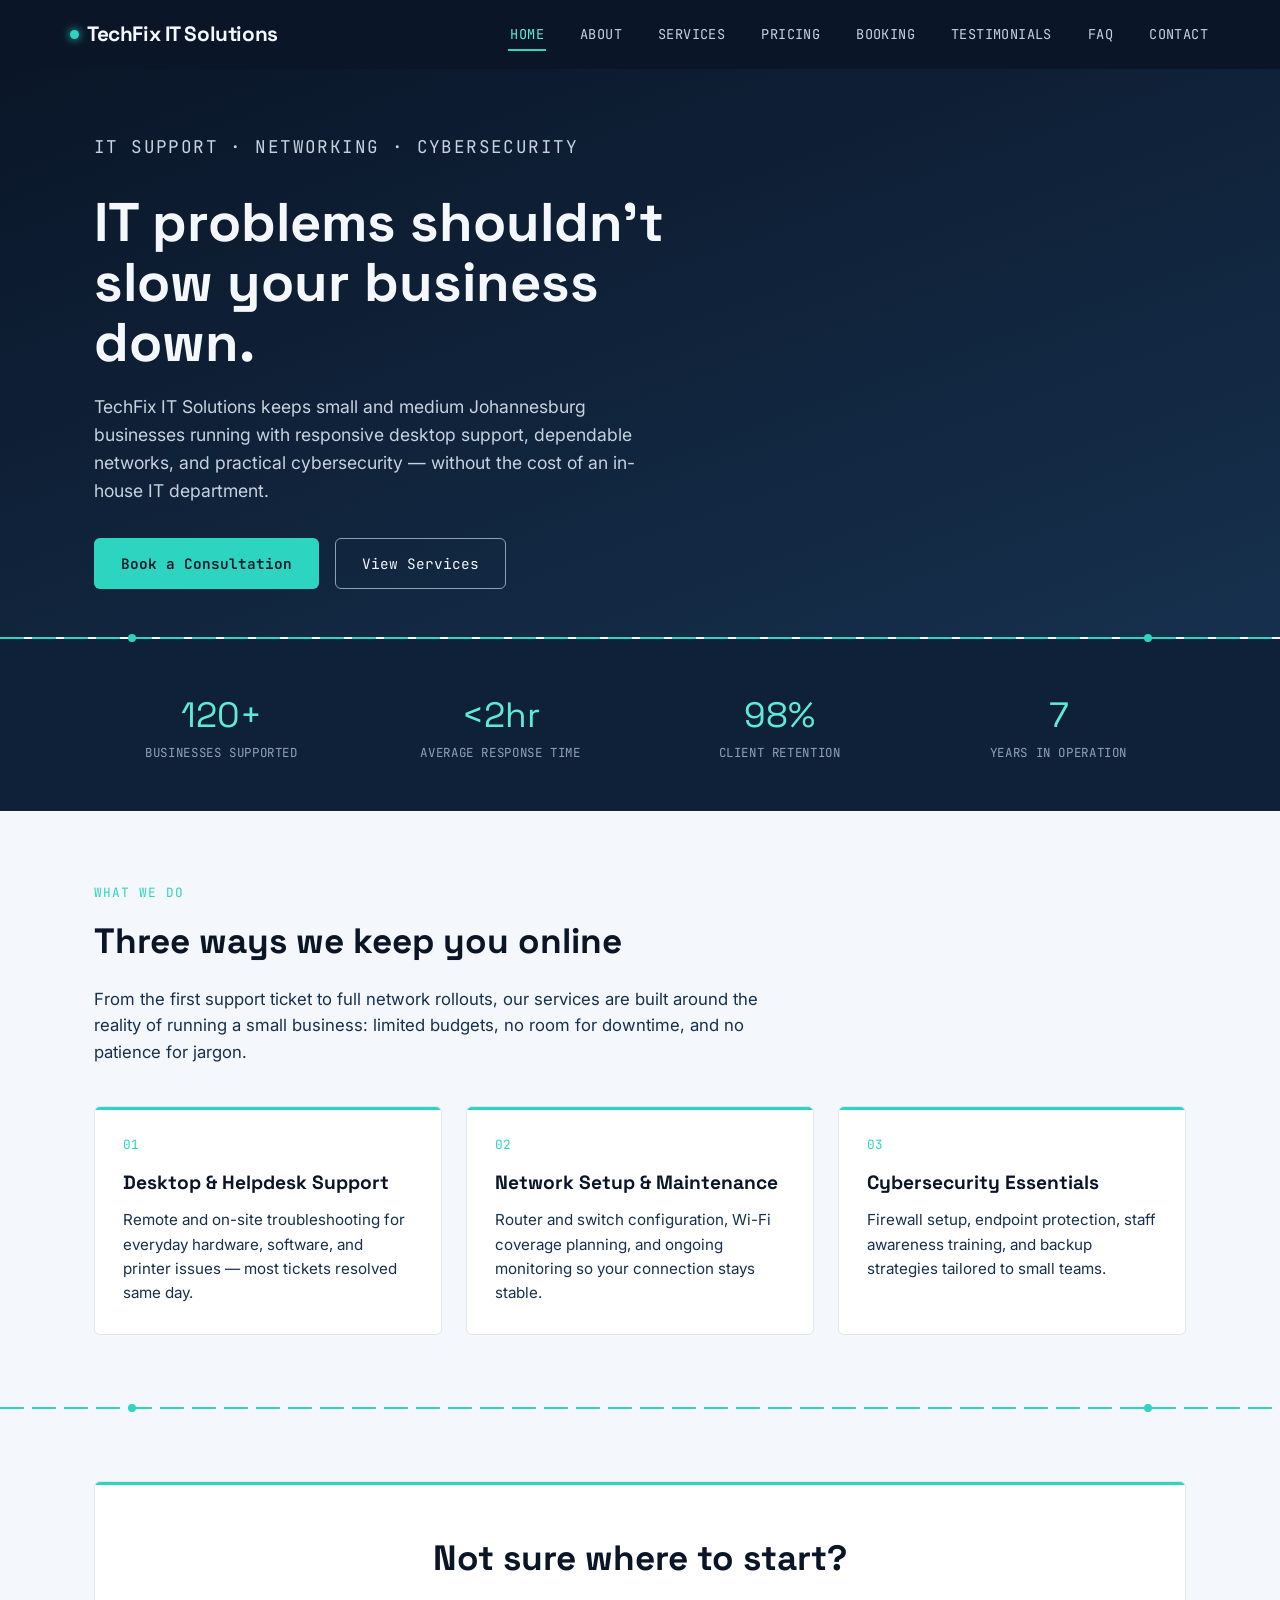
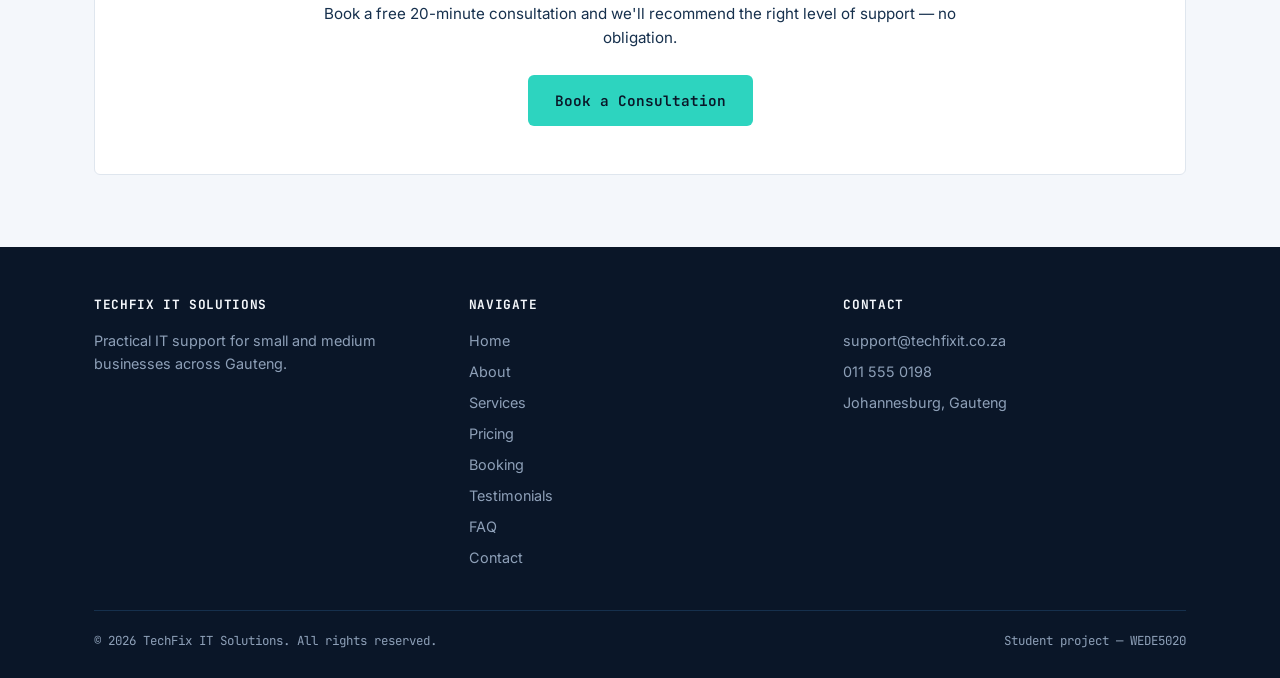
==== index.html @ 4c7e48db "add extracted TechFix website files" ====
<!DOCTYPE html>
<html lang="en">
<head>
  <meta charset="UTF-8">
  <meta name="viewport" content="width=device-width, initial-scale=1.0">
  <title>TechFix IT Solutions | Reliable IT Support for Growing Businesses</title>
  <meta name="description" content="TechFix IT Solutions provides affordable IT support, networking, and cybersecurity services to small and medium businesses in Johannesburg.">
  <link rel="preconnect" href="https://fonts.googleapis.com">
  <link href="https://fonts.googleapis.com/css2?family=Space+Grotesk:wght@500;700&family=Inter:wght@400;500;600&family=JetBrains+Mono:wght@400;500&display=swap" rel="stylesheet">
  <link rel="stylesheet" href="css/style.css">
</head>
<body>

  <header class="site-header">
    <nav class="container nav">
      <a href="index.html" class="logo"><span class="dot"></span>TechFix IT Solutions</a>
      <button class="nav-toggle" aria-expanded="false" aria-label="Toggle navigation menu">Menu</button>
      <ul class="nav-links">
        <li><a href="index.html" aria-current="page">Home</a></li>
        <li><a href="about.html">About</a></li>
        <li><a href="services.html">Services</a></li>
        <li><a href="pricing.html">Pricing</a></li>
        <li><a href="booking.html">Booking</a></li>
        <li><a href="testimonials.html">Testimonials</a></li>
        <li><a href="faq.html">FAQ</a></li>
        <li><a href="contact.html">Contact</a></li>
      </ul>
    </nav>
  </header>

  <main>
    <section class="hero" style="padding: 64px 0 48px;">
      <div class="container">
        <p class="hero-eyebrow">IT Support · Networking · Cybersecurity</p>
        <h1>IT problems shouldn't slow your business down.</h1>
        <p>TechFix IT Solutions keeps small and medium Johannesburg businesses running with responsive desktop support, dependable networks, and practical cybersecurity — without the cost of an in-house IT department.</p>
        <div class="hero-actions">
          <a href="booking.html" class="btn btn-primary">Book a Consultation</a>
          <a href="services.html" class="btn btn-ghost">View Services</a>
        </div>
      </div>
    </section>

    <div class="trace"></div>


    <section class="stats">
      <div class="container grid">
        <div><div class="stat-num">120+</div><div class="stat-label">Businesses Supported</div></div>
        <div><div class="stat-num">&lt;2hr</div><div class="stat-label">Average Response Time</div></div>
        <div><div class="stat-num">98%</div><div class="stat-label">Client Retention</div></div>
        <div><div class="stat-num">7</div><div class="stat-label">Years in Operation</div></div>
      </div>
    </section>

    <section>
      <div class="container">
        <p class="section-label">What We Do</p>
        <h2>Three ways we keep you online</h2>
        <p class="lede">From the first support ticket to full network rollouts, our services are built around the reality of running a small business: limited budgets, no room for downtime, and no patience for jargon.</p>
        <div class="grid">
          <div class="card">
            <span class="card-index">01</span>
            <h3>Desktop &amp; Helpdesk Support</h3>
            <p>Remote and on-site troubleshooting for everyday hardware, software, and printer issues — most tickets resolved same day.</p>
          </div>
          <div class="card">
            <span class="card-index">02</span>
            <h3>Network Setup &amp; Maintenance</h3>
            <p>Router and switch configuration, Wi-Fi coverage planning, and ongoing monitoring so your connection stays stable.</p>
          </div>
          <div class="card">
            <span class="card-index">03</span>
            <h3>Cybersecurity Essentials</h3>
            <p>Firewall setup, endpoint protection, staff awareness training, and backup strategies tailored to small teams.</p>
          </div>
        </div>
      </div>
    </section>

    <div class="trace"></div>

    <section>
      <div class="container">
        <div class="card" style="text-align:center; padding:48px;">
          <h2>Not sure where to start?</h2>
          <p class="lede" style="margin: 0 auto 24px;">Book a free 20-minute consultation and we'll recommend the right level of support — no obligation.</p>
          <a href="booking.html" class="btn btn-primary">Book a Consultation</a>
        </div>
      </div>
    </section>

  </main>

  <footer class="site-footer">
    <div class="container">
      <div class="footer-grid">
        <div>
          <h4>TechFix IT Solutions</h4>
          <p>Practical IT support for small and medium businesses across Gauteng.</p>
        </div>
        <div>
          <h4>Navigate</h4>
          <ul>
            <li><a href="index.html">Home</a></li>
            <li><a href="about.html">About</a></li>
            <li><a href="services.html">Services</a></li>
            <li><a href="pricing.html">Pricing</a></li>
            <li><a href="booking.html">Booking</a></li>
            <li><a href="testimonials.html">Testimonials</a></li>
            <li><a href="faq.html">FAQ</a></li>
            <li><a href="contact.html">Contact</a></li>
          </ul>
        </div>
        <div>
          <h4>Contact</h4>
          <ul>
            <li>support@techfixit.co.za</li>
            <li>011 555 0198</li>
            <li>Johannesburg, Gauteng</li>
          </ul>
        </div>
      </div>
      <div class="footer-bottom">
        <span>&copy; 2026 TechFix IT Solutions. All rights reserved.</span>
        <span>Student project — WEDE5020</span>
      </div>
    </div>
  </footer>

  <script src="js/script.js"></script>
</body>
</html>
---- css/style.css ----
/* =========================================================
   TechFix IT Solutions — Stylesheet
   Design system: navy + teal, circuit-trace motifs
   ========================================================= */

:root {
  --navy-900: #0a1628;
  --navy-800: #0f2138;
  --navy-700: #16304d;
  --teal-400: #2dd4bf;
  --teal-300: #5eead4;
  --amber-500: #f0a94e;
  --ink-100: #f4f7fb;
  --ink-300: #c7d2e0;
  --ink-500: #8ea0b8;
  --font-display: 'Space Grotesk', 'Segoe UI', sans-serif;
  --font-body: 'Inter', 'Segoe UI', sans-serif;
  --font-mono: 'JetBrains Mono', 'Consolas', monospace;
  --radius: 6px;
  --max-width: 1140px;
}

* { box-sizing: border-box; margin: 0; padding: 0; }

html { scroll-behavior: smooth; }

body {
  font-family: var(--font-body);
  background: var(--ink-100);
  color: var(--navy-900);
  line-height: 1.6;
}

img { max-width: 100%; display: block; }

a { color: inherit; text-decoration: none; }

.container {
  max-width: var(--max-width);
  margin: 0 auto;
  padding: 0 24px;
}

/* ---------- Circuit trace divider (signature element) ---------- */
.trace {
  height: 2px;
  background: repeating-linear-gradient(
    90deg,
    var(--teal-400) 0 24px,
    transparent 24px 32px
  );
  position: relative;
  margin: 0;
}
.trace::before,
.trace::after {
  content: "";
  position: absolute;
  top: -3px;
  width: 8px;
  height: 8px;
  border-radius: 50%;
  background: var(--teal-400);
}
.trace::before { left: 10%; }
.trace::after { right: 10%; }

/* ---------- Header / Nav ---------- */
.site-header {
  background: var(--navy-900);
  color: var(--ink-100);
  position: sticky;
  top: 0;
  z-index: 100;
}

.nav {
  display: flex;
  align-items: center;
  justify-content: space-between;
  padding: 18px 0;
}

.logo {
  font-family: var(--font-display);
  font-weight: 700;
  font-size: 1.3rem;
  letter-spacing: -0.02em;
  display: flex;
  align-items: center;
  gap: 8px;
}

.logo .dot {
  width: 9px;
  height: 9px;
  border-radius: 50%;
  background: var(--teal-400);
  box-shadow: 0 0 8px var(--teal-400);
}

.nav-links {
  display: flex;
  gap: 32px;
  list-style: none;
  font-family: var(--font-mono);
  font-size: 0.85rem;
  letter-spacing: 0.03em;
  text-transform: uppercase;
}

.nav-links a {
  color: var(--ink-300);
  padding: 6px 2px;
  border-bottom: 2px solid transparent;
  transition: color 0.2s, border-color 0.2s;
}

.nav-links a:hover,
.nav-links a[aria-current="page"] {
  color: var(--teal-300);
  border-bottom-color: var(--teal-400);
}

.nav-toggle {
  display: none;
  background: none;
  border: 1px solid var(--ink-500);
  color: var(--ink-100);
  border-radius: var(--radius);
  padding: 6px 10px;
  font-family: var(--font-mono);
  cursor: pointer;
}

/* ---------- Hero ---------- */
.hero {
  background: linear-gradient(160deg, var(--navy-900) 0%, var(--navy-700) 100%);
  color: var(--ink-100);
  padding: 88px 0 72px;
  position: relative;
  overflow: hidden;
}

.hero-eyebrow {
  font-family: var(--font-mono);
  color: var(--teal-300);
  font-size: 0.85rem;
  letter-spacing: 0.08em;
  text-transform: uppercase;
  margin-bottom: 16px;
}

.hero h1 {
  font-family: var(--font-display);
  font-size: clamp(2.2rem, 5vw, 3.4rem);
  line-height: 1.1;
  max-width: 18ch;
  margin-bottom: 20px;
}

.hero p {
  color: var(--ink-300);
  max-width: 52ch;
  font-size: 1.1rem;
  margin-bottom: 32px;
}

.hero-actions { display: flex; gap: 16px; flex-wrap: wrap; }

/* ---------- Buttons ---------- */
.btn {
  display: inline-block;
  font-family: var(--font-mono);
  font-size: 0.9rem;
  padding: 13px 26px;
  border-radius: var(--radius);
  transition: transform 0.15s, box-shadow 0.15s;
  border: 1px solid transparent;
}

.btn-primary {
  background: var(--teal-400);
  color: var(--navy-900);
  font-weight: 600;
}
.btn-primary:hover { transform: translateY(-2px); box-shadow: 0 6px 18px rgba(45,212,191,0.35); }

.btn-ghost {
  border-color: var(--ink-500);
  color: var(--ink-100);
}
.btn-ghost:hover { border-color: var(--teal-300); color: var(--teal-300); }

/* ---------- Sections ---------- */
section { padding: 72px 0; }

.section-label {
  font-family: var(--font-mono);
  font-size: 0.8rem;
  color: var(--teal-400);
  text-transform: uppercase;
  letter-spacing: 0.08em;
  margin-bottom: 10px;
}

h2 {
  font-family: var(--font-display);
  font-size: clamp(1.6rem, 3vw, 2.2rem);
  margin-bottom: 16px;
  color: var(--navy-900);
}

.lede {
  color: var(--navy-700);
  max-width: 64ch;
  font-size: 1.05rem;
  margin-bottom: 40px;
}

/* ---------- Cards / Grid ---------- */
.grid {
  display: grid;
  grid-template-columns: repeat(auto-fit, minmax(260px, 1fr));
  gap: 24px;
}

.card {
  background: #fff;
  border: 1px solid #dfe6ee;
  border-radius: var(--radius);
  padding: 28px;
  position: relative;
  overflow: hidden;
}

.card::before {
  content: "";
  position: absolute;
  top: 0; left: 0;
  width: 100%;
  height: 3px;
  background: var(--teal-400);
}

.card-index {
  font-family: var(--font-mono);
  color: var(--teal-400);
  font-size: 0.8rem;
  margin-bottom: 12px;
  display: block;
}

.card h3 {
  font-family: var(--font-display);
  font-size: 1.2rem;
  margin-bottom: 10px;
}

.card p { color: var(--navy-700); font-size: 0.95rem; }

/* ---------- Stats strip ---------- */
.stats {
  background: var(--navy-800);
  color: var(--ink-100);
  padding: 48px 0;
}
.stats .grid { grid-template-columns: repeat(auto-fit, minmax(160px, 1fr)); text-align: center; }
.stat-num {
  font-family: var(--font-display);
  font-size: 2.2rem;
  color: var(--teal-300);
}
.stat-label {
  font-family: var(--font-mono);
  font-size: 0.78rem;
  color: var(--ink-500);
  text-transform: uppercase;
  letter-spacing: 0.05em;
}

/* ---------- Team ---------- */
.team-member {
  text-align: center;
}
.avatar {
  width: 96px; height: 96px;
  border-radius: 50%;
  background: var(--navy-700);
  color: var(--teal-300);
  display: flex;
  align-items: center;
  justify-content: center;
  font-family: var(--font-display);
  font-size: 1.6rem;
  margin: 0 auto 14px;
}
.team-member h3 { font-family: var(--font-display); font-size: 1.05rem; margin-bottom: 2px; }
.team-member .role { font-family: var(--font-mono); font-size: 0.8rem; color: var(--teal-400); }

/* ---------- Forms ---------- */
.form-wrap {
  background: #fff;
  border: 1px solid #dfe6ee;
  border-radius: var(--radius);
  padding: 32px;
  max-width: 640px;
}

label {
  display: block;
  font-family: var(--font-mono);
  font-size: 0.8rem;
  color: var(--navy-700);
  text-transform: uppercase;
  letter-spacing: 0.03em;
  margin-bottom: 6px;
  margin-top: 18px;
}
label:first-of-type { margin-top: 0; }

input, select, textarea {
  width: 100%;
  padding: 12px 14px;
  border: 1px solid #cbd5e1;
  border-radius: var(--radius);
  font-family: var(--font-body);
  font-size: 0.95rem;
  background: var(--ink-100);
}
input:focus, select:focus, textarea:focus {
  outline: 2px solid var(--teal-400);
  outline-offset: 1px;
}

textarea { resize: vertical; min-height: 120px; }

.form-status {
  margin-top: 16px;
  font-family: var(--font-mono);
  font-size: 0.85rem;
  padding: 10px 14px;
  border-radius: var(--radius);
  display: none;
}
.form-status.success { display: block; background: #ecfdf5; color: #047857; border: 1px solid #a7f3d0; }
.form-status.error { display: block; background: #fef2f2; color: #b91c1c; border: 1px solid #fecaca; }

/* ---------- Contact / Map ---------- */
.locations { display: grid; grid-template-columns: repeat(auto-fit, minmax(260px, 1fr)); gap: 24px; margin-bottom: 40px; }

.map-embed {
  border-radius: var(--radius);
  overflow: hidden;
  border: 1px solid #dfe6ee;
  height: 320px;
}
.map-embed iframe { width: 100%; height: 100%; border: 0; }

/* ---------- Footer ---------- */
.site-footer {
  background: var(--navy-900);
  color: var(--ink-500);
  padding: 48px 0 28px;
  font-size: 0.9rem;
}
.footer-grid {
  display: grid;
  grid-template-columns: repeat(auto-fit, minmax(180px, 1fr));
  gap: 32px;
  margin-bottom: 32px;
}
.footer-grid h4 {
  font-family: var(--font-mono);
  color: var(--ink-100);
  font-size: 0.8rem;
  text-transform: uppercase;
  letter-spacing: 0.05em;
  margin-bottom: 14px;
}
.footer-grid ul { list-style: none; }
.footer-grid li { margin-bottom: 8px; }
.footer-grid a:hover { color: var(--teal-300); }
.footer-bottom {
  border-top: 1px solid var(--navy-700);
  padding-top: 20px;
  display: flex;
  justify-content: space-between;
  flex-wrap: wrap;
  gap: 12px;
  font-family: var(--font-mono);
  font-size: 0.78rem;
}

/* ---------- Pricing ---------- */
.pricing-grid {
  display: grid;
  grid-template-columns: repeat(auto-fit, minmax(260px, 1fr));
  gap: 24px;
}

.price-card {
  background: #fff;
  border: 1px solid #dfe6ee;
  border-radius: var(--radius);
  padding: 32px 28px;
  position: relative;
}

.price-card.featured {
  border-color: var(--teal-400);
  box-shadow: 0 12px 30px rgba(45,212,191,0.18);
}

.price-card .badge {
  position: absolute;
  top: -12px; right: 24px;
  background: var(--teal-400);
  color: var(--navy-900);
  font-family: var(--font-mono);
  font-size: 0.72rem;
  padding: 4px 10px;
  border-radius: 20px;
  font-weight: 600;
}

.price-card h3 {
  font-family: var(--font-display);
  font-size: 1.2rem;
  margin-bottom: 6px;
}

.price-tag {
  font-family: var(--font-display);
  font-size: 2rem;
  color: var(--navy-900);
  margin-bottom: 4px;
}
.price-tag span {
  font-family: var(--font-mono);
  font-size: 0.85rem;
  color: var(--ink-500);
  font-weight: 400;
}

.price-card ul {
  list-style: none;
  margin: 20px 0;
}
.price-card ul li {
  padding: 8px 0;
  border-bottom: 1px solid #eef2f6;
  font-size: 0.92rem;
  color: var(--navy-700);
  padding-left: 20px;
  position: relative;
}
.price-card ul li::before {
  content: "✓";
  position: absolute;
  left: 0;
  color: var(--teal-400);
  font-weight: 700;
}

/* ---------- Testimonials ---------- */
.testimonial-card {
  background: #fff;
  border: 1px solid #dfe6ee;
  border-radius: var(--radius);
  padding: 28px;
  position: relative;
}
.testimonial-quote {
  font-size: 0.98rem;
  color: var(--navy-700);
  margin-bottom: 18px;
  font-style: italic;
}
.testimonial-author {
  display: flex;
  align-items: center;
  gap: 12px;
}
.testimonial-author .avatar {
  width: 44px; height: 44px;
  font-size: 0.95rem;
  margin: 0;
}
.testimonial-author strong {
  display: block;
  font-family: var(--font-display);
  font-size: 0.95rem;
}
.testimonial-author span {
  font-family: var(--font-mono);
  font-size: 0.78rem;
  color: var(--teal-400);
}
.stars {
  color: var(--amber-500);
  letter-spacing: 2px;
  margin-bottom: 12px;
  font-size: 0.9rem;
}

/* ---------- FAQ Accordion ---------- */
.faq-item {
  border: 1px solid #dfe6ee;
  border-radius: var(--radius);
  margin-bottom: 12px;
  background: #fff;
  overflow: hidden;
}
.faq-question {
  width: 100%;
  text-align: left;
  padding: 18px 22px;
  background: none;
  border: none;
  cursor: pointer;
  font-family: var(--font-display);
  font-size: 1rem;
  color: var(--navy-900);
  display: flex;
  justify-content: space-between;
  align-items: center;
}
.faq-question .icon {
  font-family: var(--font-mono);
  color: var(--teal-400);
  transition: transform 0.2s;
}
.faq-item.open .faq-question .icon { transform: rotate(45deg); }
.faq-answer {
  max-height: 0;
  overflow: hidden;
  transition: max-height 0.25s ease, padding 0.25s ease;
  padding: 0 22px;
  color: var(--navy-700);
  font-size: 0.95rem;
}
.faq-item.open .faq-answer {
  max-height: 260px;
  padding: 0 22px 20px;
}

/* ---------- Booking ---------- */
.booking-grid {
  display: grid;
  grid-template-columns: 1fr 1fr;
  gap: 16px;
}
@media (max-width: 560px) {
  .booking-grid { grid-template-columns: 1fr; }
}

/* ---------- Responsive ---------- */
@media (max-width: 720px) {
  .nav-toggle { display: block; }
  .nav-links {
    position: absolute;
    top: 100%; left: 0; right: 0;
    background: var(--navy-900);
    flex-direction: column;
    gap: 0;
    padding: 8px 24px 20px;
    display: none;
  }
  .nav-links.open { display: flex; }
  .nav-links a { display: block; padding: 12px 0; border-bottom: 1px solid var(--navy-700); }
  .hero { padding: 56px 0 48px; }
  section { padding: 48px 0; }
}
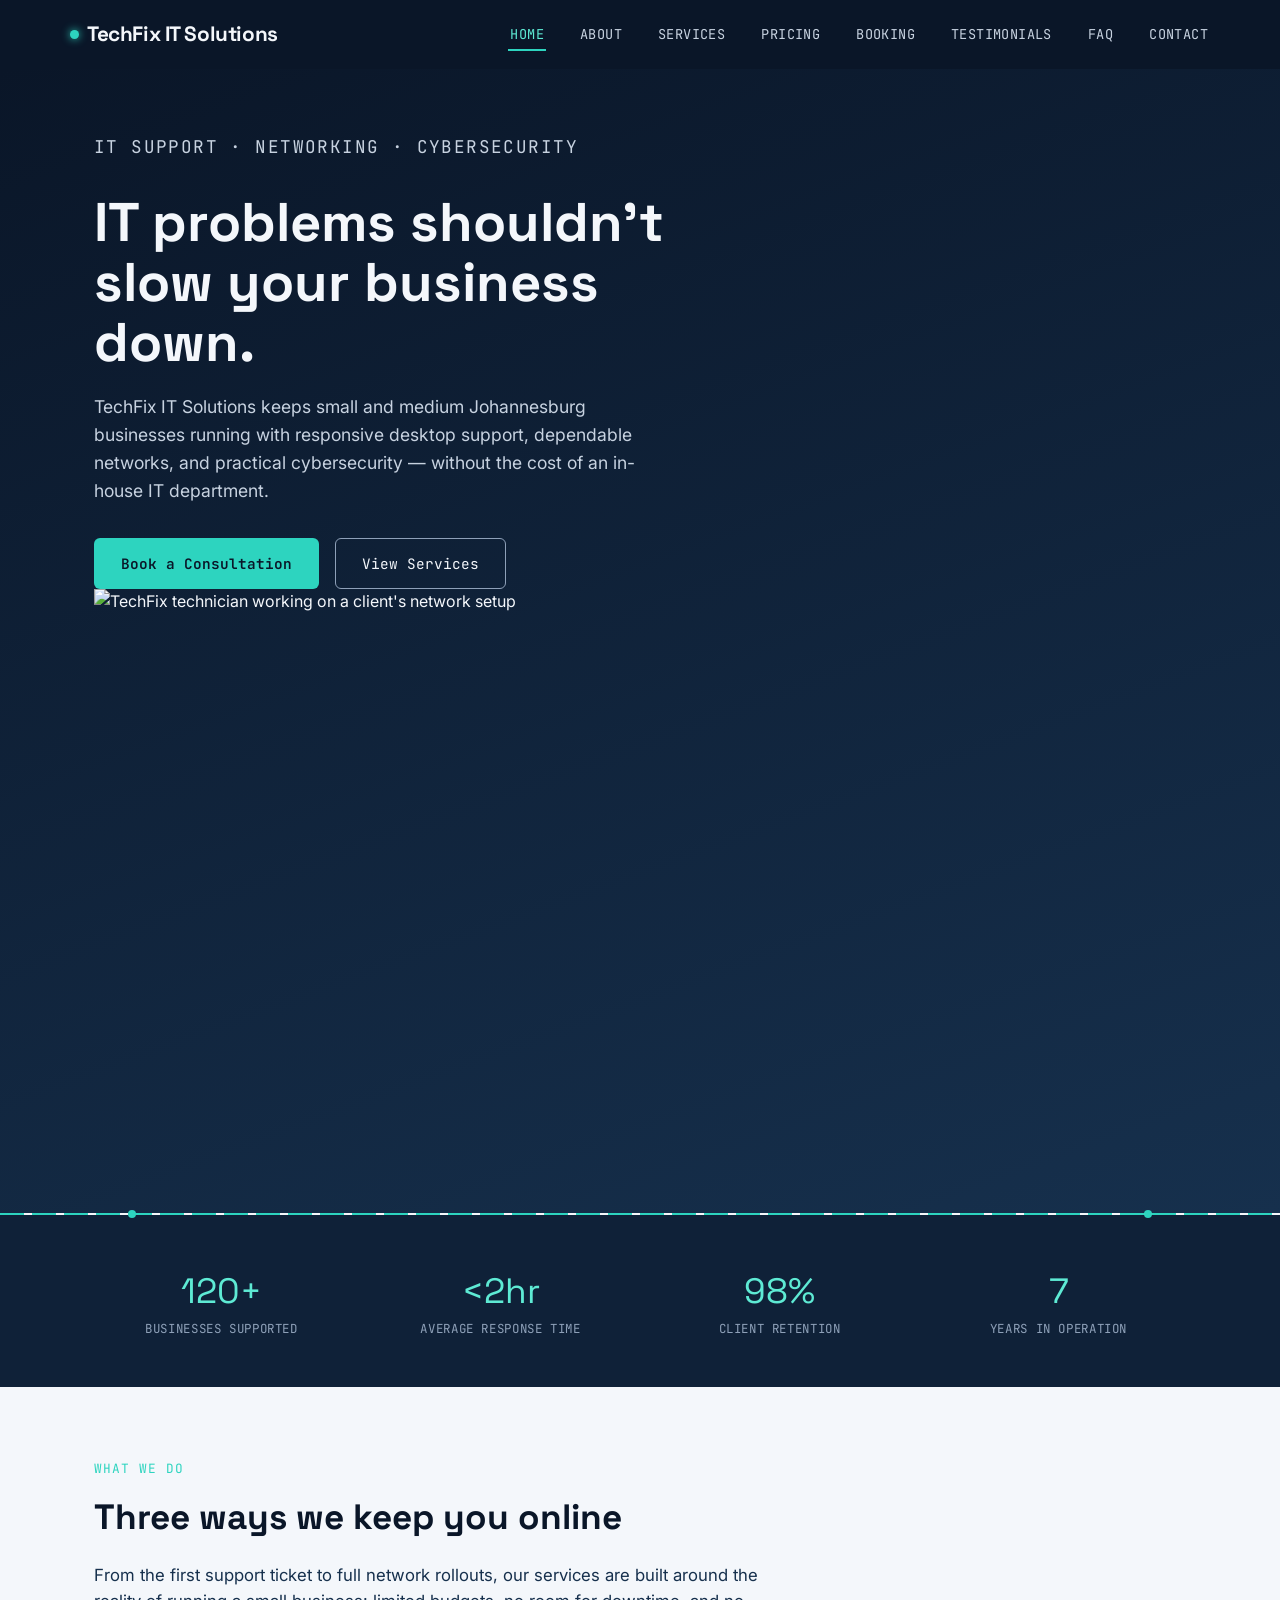
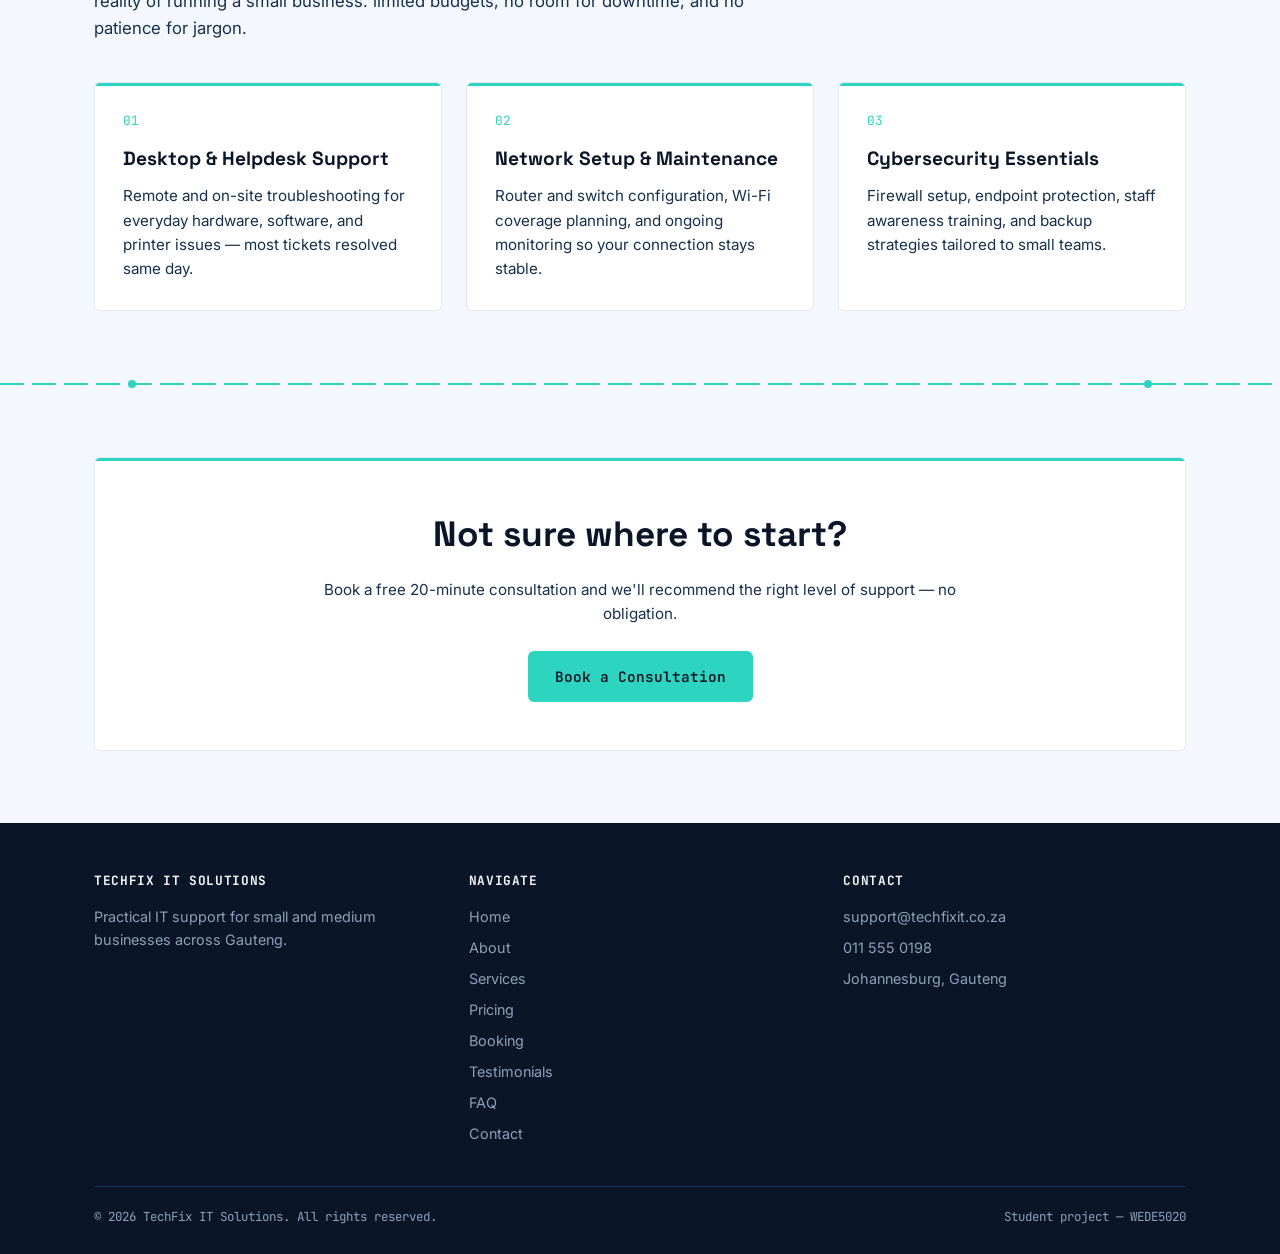
==== commit 29f1e512: "Part 2: add responsive hero image (srcset/sizes) and split hero into text+media layout on homepage" ====
--- a/index.html
+++ b/index.html
@@ -30,13 +30,26 @@
 
   <main>
     <section class="hero" style="padding: 64px 0 48px;">
-      <div class="container">
-        <p class="hero-eyebrow">IT Support · Networking · Cybersecurity</p>
-        <h1>IT problems shouldn't slow your business down.</h1>
-        <p>TechFix IT Solutions keeps small and medium Johannesburg businesses running with responsive desktop support, dependable networks, and practical cybersecurity — without the cost of an in-house IT department.</p>
-        <div class="hero-actions">
-          <a href="booking.html" class="btn btn-primary">Book a Consultation</a>
-          <a href="services.html" class="btn btn-ghost">View Services</a>
+      <div class="container hero-inner">
+        <div class="hero-text">
+          <p class="hero-eyebrow">IT Support · Networking · Cybersecurity</p>
+          <h1>IT problems shouldn't slow your business down.</h1>
+          <p>TechFix IT Solutions keeps small and medium Johannesburg businesses running with responsive desktop support, dependable networks, and practical cybersecurity — without the cost of an in-house IT department.</p>
+          <div class="hero-actions">
+            <a href="booking.html" class="btn btn-primary">Book a Consultation</a>
+            <a href="services.html" class="btn btn-ghost">View Services</a>
+          </div>
+        </div>
+        <div class="hero-media">
+          <img
+            src="https://picsum.photos/seed/techfix-hero/768/576"
+            srcset="https://picsum.photos/seed/techfix-hero/480/360 480w,
+                    https://picsum.photos/seed/techfix-hero/768/576 768w,
+                    https://picsum.photos/seed/techfix-hero/1200/900 1200w"
+            sizes="(max-width: 720px) 90vw, (max-width: 1024px) 40vw, 480px"
+            alt="TechFix technician working on a client's network setup"
+            width="768" height="576"
+            loading="eager">
         </div>
       </div>
     </section>
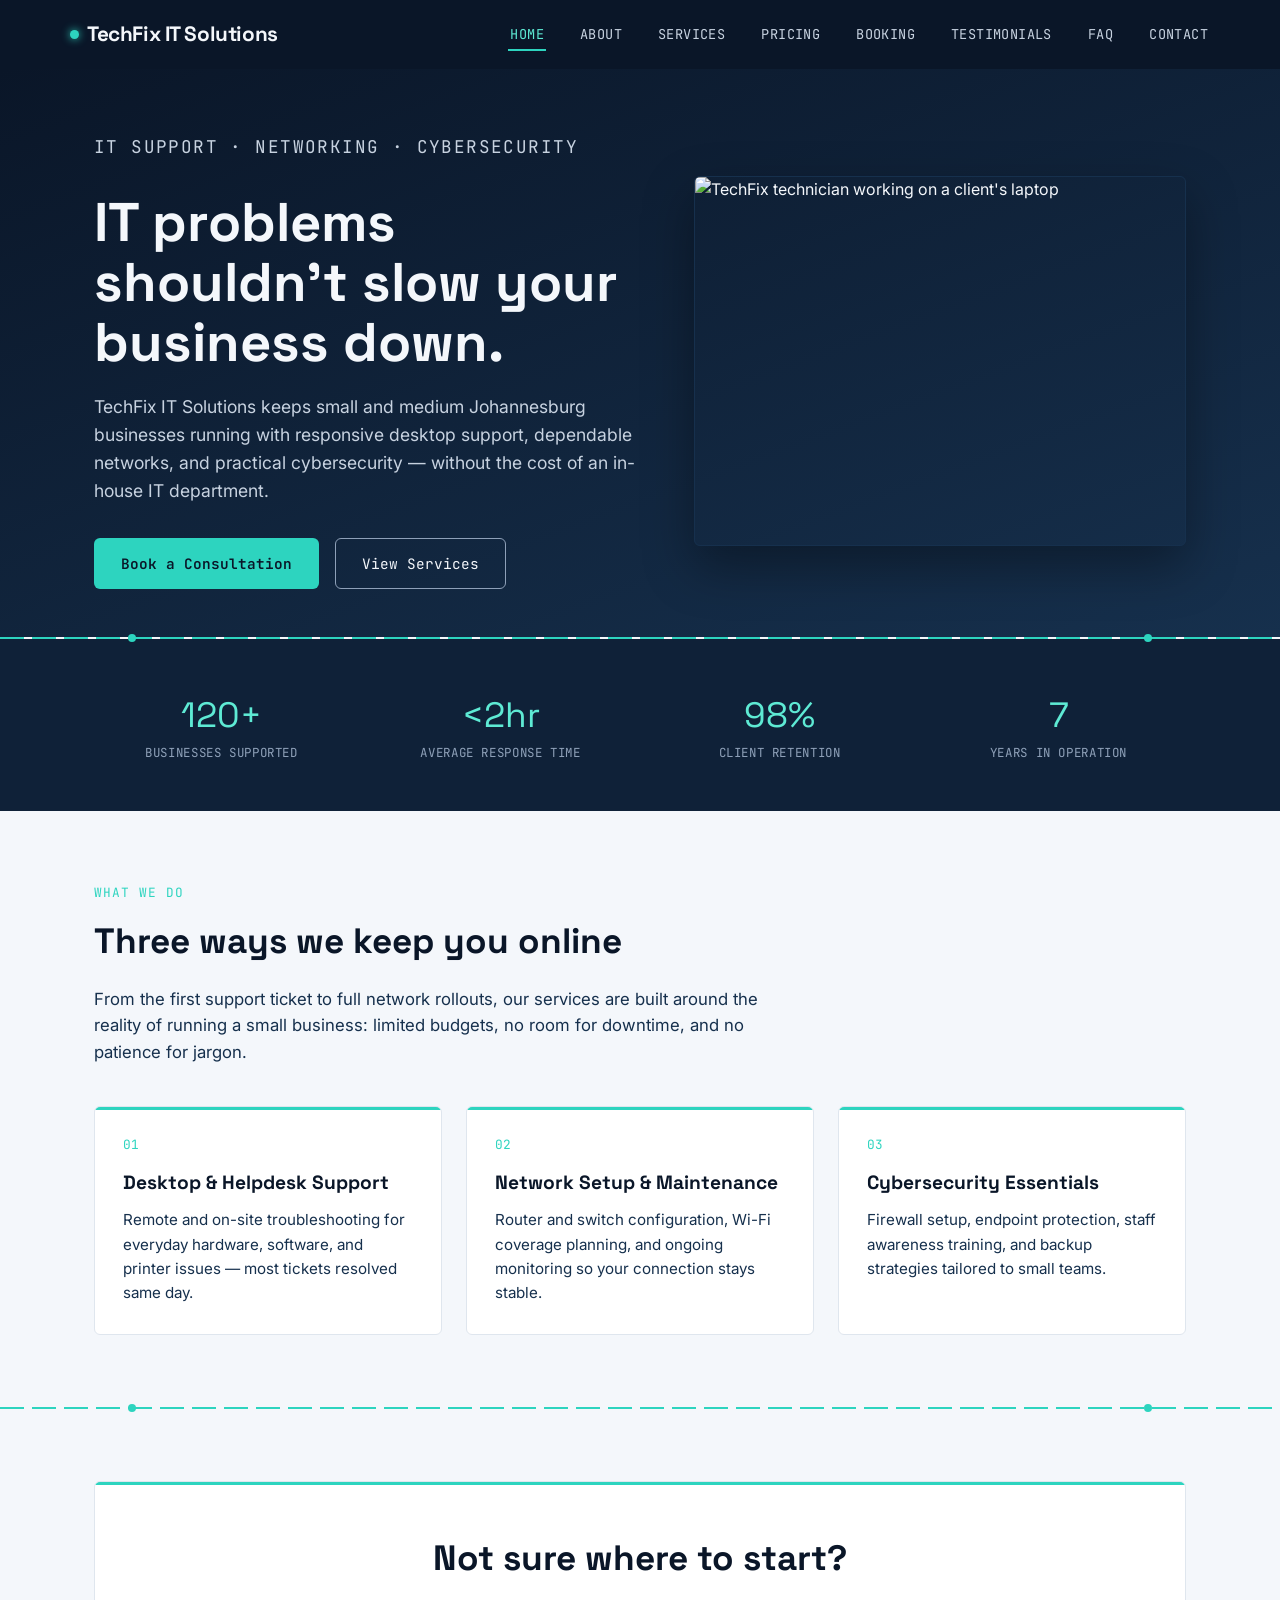
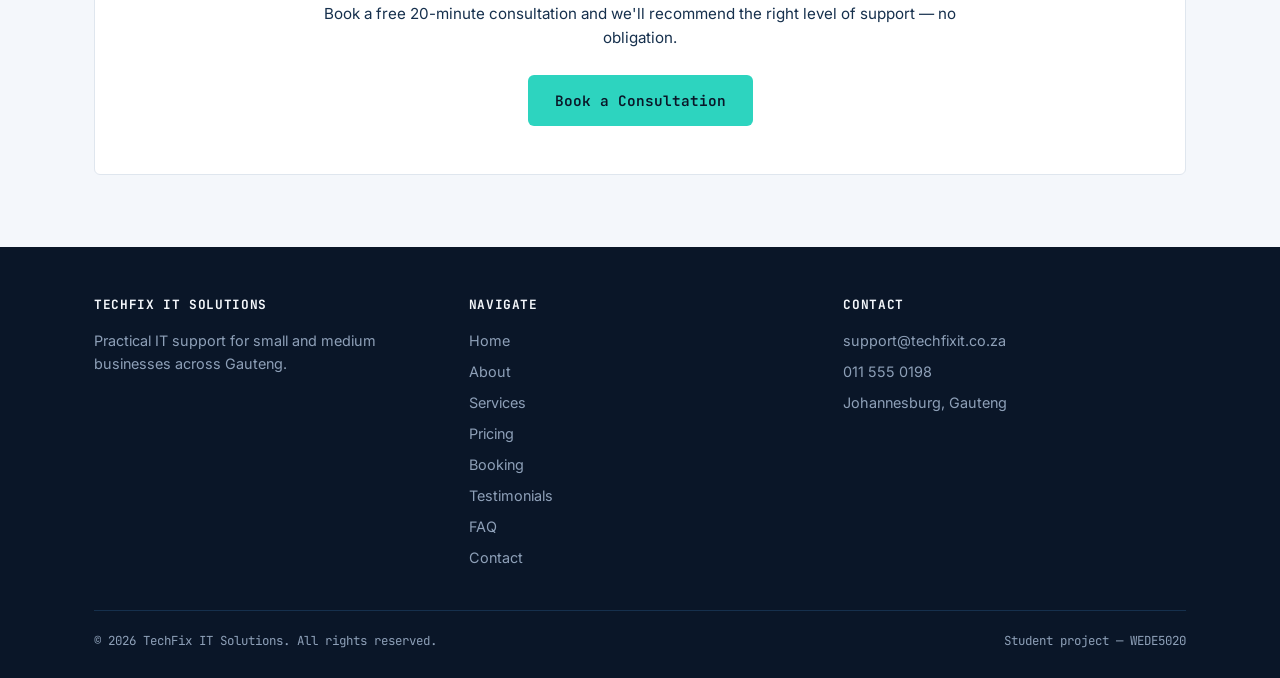
==== commit af0922f8: "Fix: replace random Picsum placeholders with real, thematically relevant, freely-licensed Unsplash p" ====
--- a/index.html
+++ b/index.html
@@ -42,12 +42,12 @@
         </div>
         <div class="hero-media">
           <img
-            src="https://picsum.photos/seed/techfix-hero/768/576"
-            srcset="https://picsum.photos/seed/techfix-hero/480/360 480w,
-                    https://picsum.photos/seed/techfix-hero/768/576 768w,
-                    https://picsum.photos/seed/techfix-hero/1200/900 1200w"
+            src="https://images.unsplash.com/photo-1573495803564-3e64400e9a20?w=768&h=576&fit=crop&auto=format"
+            srcset="https://images.unsplash.com/photo-1573495803564-3e64400e9a20?w=480&h=360&fit=crop&auto=format 480w,
+                    https://images.unsplash.com/photo-1573495803564-3e64400e9a20?w=768&h=576&fit=crop&auto=format 768w,
+                    https://images.unsplash.com/photo-1573495803564-3e64400e9a20?w=1200&h=900&fit=crop&auto=format 1200w"
             sizes="(max-width: 720px) 90vw, (max-width: 1024px) 40vw, 480px"
-            alt="TechFix technician working on a client's network setup"
+            alt="TechFix technician working on a client's laptop"
             width="768" height="576"
             loading="eager">
         </div>
--- a/css/style.css
+++ b/css/style.css
@@ -121,6 +121,7 @@
   color: var(--teal-300);
   border-bottom-color: var(--teal-400);
 }
+.nav-links a:active { color: var(--teal-400); }
 
 .nav-toggle {
   display: none;
@@ -168,6 +169,22 @@
 
 .hero-actions { display: flex; gap: 16px; flex-wrap: wrap; }
 
+/* ---------- Hero split layout (text + responsive image) ---------- */
+.hero-inner {
+  display: flex;
+  align-items: center;
+  gap: 48px;
+}
+.hero-text { flex: 1 1 420px; }
+.hero-media { flex: 1 1 360px; }
+.hero-media img {
+  width: 100%;
+  height: auto;
+  border-radius: var(--radius);
+  box-shadow: 0 20px 50px rgba(0,0,0,0.35);
+  border: 1px solid var(--navy-700);
+}
+
 /* ---------- Buttons ---------- */
 .btn {
   display: inline-block;
@@ -185,12 +202,28 @@
   font-weight: 600;
 }
 .btn-primary:hover { transform: translateY(-2px); box-shadow: 0 6px 18px rgba(45,212,191,0.35); }
+.btn-primary:active { transform: translateY(0); box-shadow: 0 2px 8px rgba(45,212,191,0.35); }
 
 .btn-ghost {
   border-color: var(--ink-500);
   color: var(--ink-100);
 }
 .btn-ghost:hover { border-color: var(--teal-300); color: var(--teal-300); }
+.btn-ghost:active { background: rgba(94,234,212,0.12); }
+
+/* ---------- Banner image (art-directed via <picture>) ---------- */
+.banner-media {
+  width: 100%;
+  overflow: hidden;
+  border-bottom: 1px solid #dfe6ee;
+}
+.banner-media img {
+  width: 100%;
+  height: 100%;
+  object-fit: cover;
+  display: block;
+  max-height: 360px;
+}
 
 /* ---------- Sections ---------- */
 section { padding: 72px 0; }
@@ -294,6 +327,12 @@
   font-family: var(--font-display);
   font-size: 1.6rem;
   margin: 0 auto 14px;
+  overflow: hidden;
+}
+.avatar img {
+  width: 100%;
+  height: 100%;
+  object-fit: cover;
 }
 .team-member h3 { font-family: var(--font-display); font-size: 1.05rem; margin-bottom: 2px; }
 .team-member .role { font-family: var(--font-mono); font-size: 0.8rem; color: var(--teal-400); }
@@ -555,7 +594,23 @@
   .booking-grid { grid-template-columns: 1fr; }
 }
 
-/* ---------- Responsive ---------- */
+/* =========================================================
+   Responsive breakpoints
+   Mobile-first content order; three explicit tiers below:
+     - Desktop : > 1024px  (default styles above, no query needed)
+     - Tablet   : 601px – 1024px
+     - Mobile   : <= 600px
+   ========================================================= */
+
+/* ---------- Tablet (601px – 1024px) ---------- */
+@media (max-width: 1024px) {
+  .container { padding: 0 20px; }
+  .hero-inner { gap: 32px; }
+  .hero-media { flex-basis: 300px; }
+  section { padding: 60px 0; }
+}
+
+/* ---------- Mobile (<= 720px): navigation + hero collapse ---------- */
 @media (max-width: 720px) {
   .nav-toggle { display: block; }
   .nav-links {
@@ -571,4 +626,17 @@
   .nav-links a { display: block; padding: 12px 0; border-bottom: 1px solid var(--navy-700); }
   .hero { padding: 56px 0 48px; }
   section { padding: 48px 0; }
-}
+
+  /* Hero image drops below the text and shrinks on small screens */
+  .hero-inner { flex-direction: column; align-items: stretch; }
+  .hero-media { order: 2; flex-basis: auto; }
+  .hero-text { order: 1; }
+}
+
+/* ---------- Mobile (<= 600px): tighter type + full-width elements ---------- */
+@media (max-width: 600px) {
+  .hero h1 { font-size: clamp(1.8rem, 7vw, 2.2rem); }
+  .hero-actions { flex-direction: column; }
+  .hero-actions .btn { text-align: center; }
+  .banner-media img { max-height: 220px; }
+}
